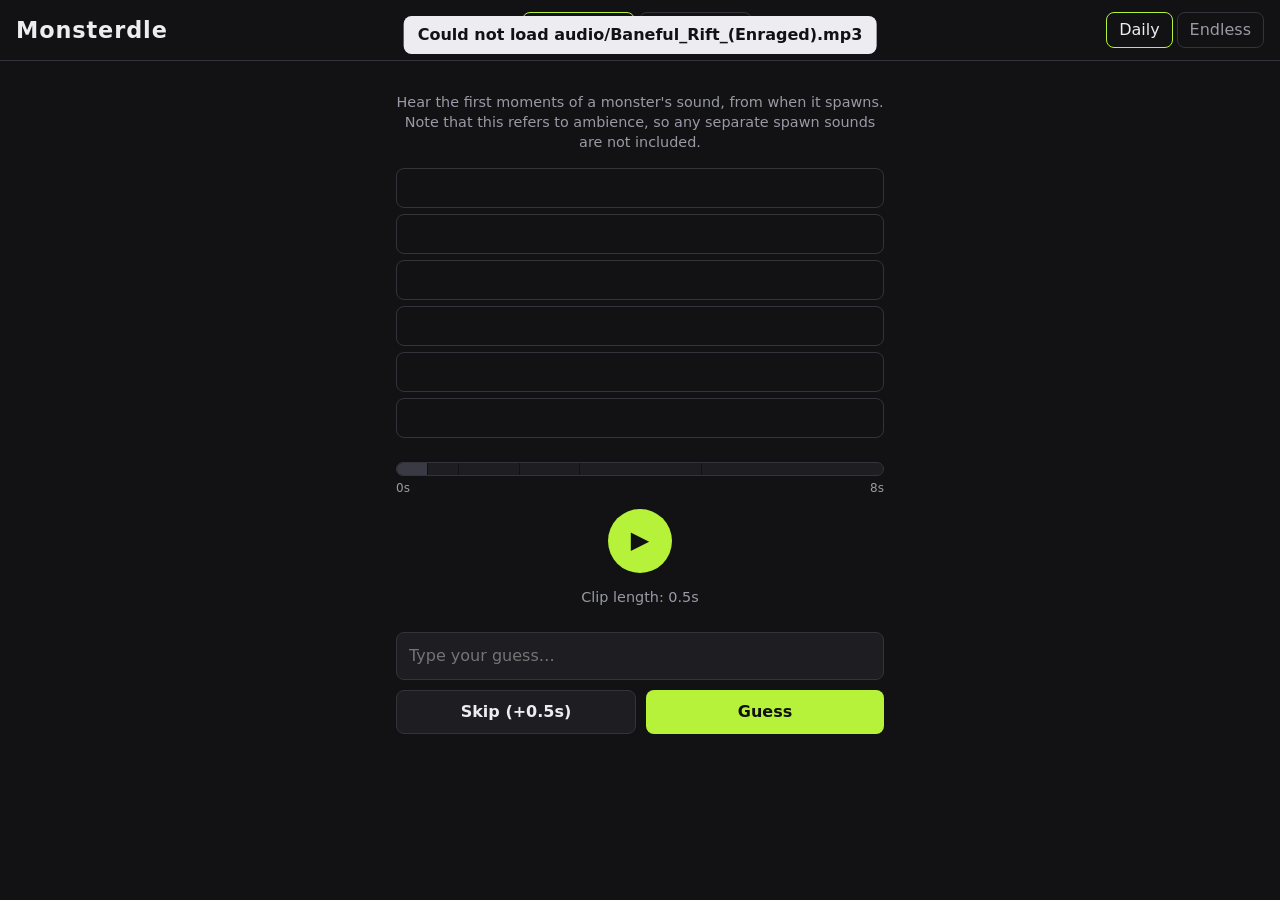
==== index.html @ f5faa51c "Add files via upload" ====
<!doctype html>
<html lang="en">
<head>
  <meta charset="utf-8">
  <meta name="viewport" content="width=device-width, initial-scale=1">
  <title>Monsterdle</title>
  <link rel="stylesheet" href="style.css">
</head>
<body>
  <header>
    <h1 id="title">Monsterdle</h1>
    <nav class="tabs" id="mode-tabs" aria-label="Mode"></nav>
    <div class="toggle" role="group" aria-label="Play type">
      <button data-play="daily" class="active">Daily</button>
      <button data-play="endless">Endless</button>
    </div>
  </header>

  <main>
    <p id="mode-desc" class="muted"></p>

    <ol id="guesses" class="guesses"></ol>

    <section class="player">
      <div class="timeline" id="timeline">
        <div class="unlocked" id="unlocked"></div>
        <div class="playhead" id="playhead"></div>
      </div>
      <div class="timeline-labels">
        <span>0s</span><span id="max-label"></span>
      </div>
      <button id="play" class="play" aria-label="Play clip">▶</button>
      <p id="clip-len" class="muted"></p>
    </section>

    <section id="input-area" class="input-area">
      <div class="search">
        <input id="guess" type="text" placeholder="Type your guess…" autocomplete="off" spellcheck="false">
        <ul id="suggestions" class="suggestions" hidden></ul>
      </div>
      <div class="actions">
        <button id="skip" class="secondary">Skip (+time)</button>
        <button id="submit">Guess</button>
      </div>
    </section>

    <section id="result" class="result" hidden>
      <h2 id="result-title"></h2>
      <p id="result-answer"></p>
      <div class="actions">
        <button id="share">Copy result</button>
        <button id="next" class="secondary" hidden>Next monster</button>
      </div>
      <p id="stats" class="muted"></p>
    </section>
  </main>

  <div id="toast" class="toast" hidden></div>
  <script src="game.js"></script>
</body>
</html>
---- style.css ----
:root {
  --bg: #121214;
  --panel: #1d1d22;
  --border: #33333b;
  --text: #ececf1;
  --muted: #9a9aa6;
  --accent: #b6f23a;
  --wrong: #e5484d;
  --skip: #55555f;
  --right: #46a758;
}

* { box-sizing: border-box; }
[hidden] { display: none !important; }

body {
  margin: 0;
  background: var(--bg);
  color: var(--text);
  font: 16px/1.4 system-ui, -apple-system, "Segoe UI", sans-serif;
}

header {
  border-bottom: 1px solid var(--border);
  padding: 12px 16px;
  display: flex;
  flex-wrap: wrap;
  gap: 12px;
  align-items: center;
  justify-content: space-between;
}

h1 { margin: 0; font-size: 1.4rem; letter-spacing: .04em; }

main { max-width: 520px; margin: 0 auto; padding: 16px; }

.muted { color: var(--muted); font-size: .9rem; text-align: center; }

button {
  font: inherit;
  cursor: pointer;
  border: 0;
  border-radius: 8px;
  padding: 10px 16px;
  background: var(--accent);
  color: #111;
  font-weight: 600;
}
button.secondary { background: var(--panel); color: var(--text); border: 1px solid var(--border); }
button:disabled { opacity: .5; cursor: default; }

.tabs, .toggle { display: flex; gap: 4px; }
.tabs button, .toggle button {
  background: transparent;
  color: var(--muted);
  border: 1px solid var(--border);
  padding: 6px 12px;
  font-weight: 500;
}
.tabs button.active, .toggle button.active { color: var(--text); border-color: var(--accent); }

.guesses { list-style: none; padding: 0; margin: 16px 0; display: grid; gap: 6px; }
.guesses li {
  min-height: 40px;
  border: 1px solid var(--border);
  border-radius: 8px;
  padding: 8px 12px;
  display: flex;
  align-items: center;
  gap: 8px;
}
.guesses li.wrong { border-color: var(--wrong); }
.guesses li.wrong::before { content: "✕"; color: var(--wrong); }
.guesses li.skip { color: var(--muted); }
.guesses li.skip::before { content: "⏭"; }
.guesses li.right { border-color: var(--right); background: color-mix(in srgb, var(--right) 18%, transparent); }
.guesses li.right::before { content: "✓"; color: var(--right); }

.player { text-align: center; margin: 24px 0; }

.timeline {
  position: relative;
  height: 14px;
  background: var(--panel);
  border: 1px solid var(--border);
  border-radius: 7px;
  overflow: hidden;
}
.timeline .unlocked { position: absolute; inset: 0 auto 0 0; background: #3a3a44; transition: width .3s; }
.timeline .playhead { position: absolute; inset: 0 auto 0 0; background: var(--accent); width: 0; }
.timeline .tick { position: absolute; top: 0; bottom: 0; width: 1px; background: var(--bg); }
.timeline-labels { display: flex; justify-content: space-between; font-size: .75rem; color: var(--muted); margin-top: 4px; }

.play {
  width: 64px; height: 64px;
  border-radius: 50%;
  font-size: 1.5rem;
  margin-top: 12px;
}

.input-area { display: grid; gap: 10px; }
.search { position: relative; }
.search input {
  width: 100%;
  font: inherit;
  padding: 12px;
  border-radius: 8px;
  border: 1px solid var(--border);
  background: var(--panel);
  color: var(--text);
}
.search input:focus { outline: 2px solid var(--accent); outline-offset: -1px; }

.suggestions {
  position: absolute;
  bottom: calc(100% + 4px);
  left: 0; right: 0;
  margin: 0; padding: 4px;
  list-style: none;
  background: var(--panel);
  border: 1px solid var(--border);
  border-radius: 8px;
  max-height: 240px;
  overflow-y: auto;
  z-index: 10;
}
.suggestions li { padding: 8px 10px; border-radius: 6px; cursor: pointer; }
.suggestions li.active, .suggestions li:hover { background: #2c2c34; }

.actions { display: flex; justify-content: space-between; gap: 10px; }
.actions button { flex: 1; }

.result { text-align: center; margin-top: 16px; }
.result h2 { margin: 0 0 4px; }

.toast {
  position: fixed;
  top: 16px; left: 50%;
  transform: translateX(-50%);
  background: var(--text);
  color: var(--bg);
  padding: 8px 14px;
  border-radius: 8px;
  font-weight: 600;
}
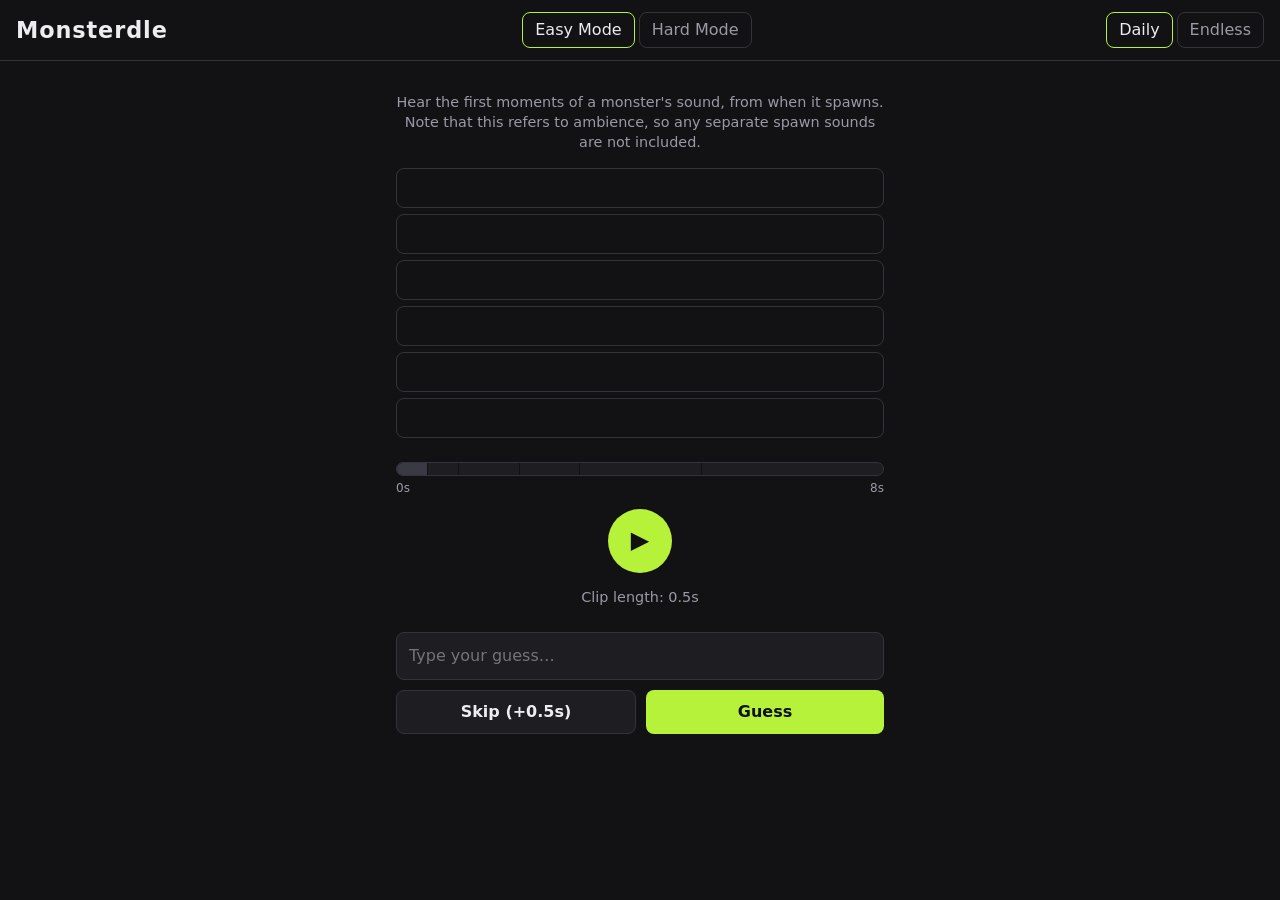
==== commit 844a2322: "Add files via upload" ====
--- a/index.html
+++ b/index.html
@@ -52,6 +52,7 @@
         <button id="next" class="secondary" hidden>Next monster</button>
       </div>
       <p id="stats" class="muted"></p>
+      <p id="countdown" class="countdown" hidden></p>
     </section>
   </main>
 
--- a/style.css
+++ b/style.css
@@ -132,6 +132,8 @@
 
 .result { text-align: center; margin-top: 16px; }
 .result h2 { margin: 0 0 4px; }
+.countdown { font-variant-numeric: tabular-nums; font-weight: 600; margin-top: 12px; }
+.countdown.ready { color: var(--accent); cursor: pointer; text-decoration: underline; }
 
 .toast {
   position: fixed;
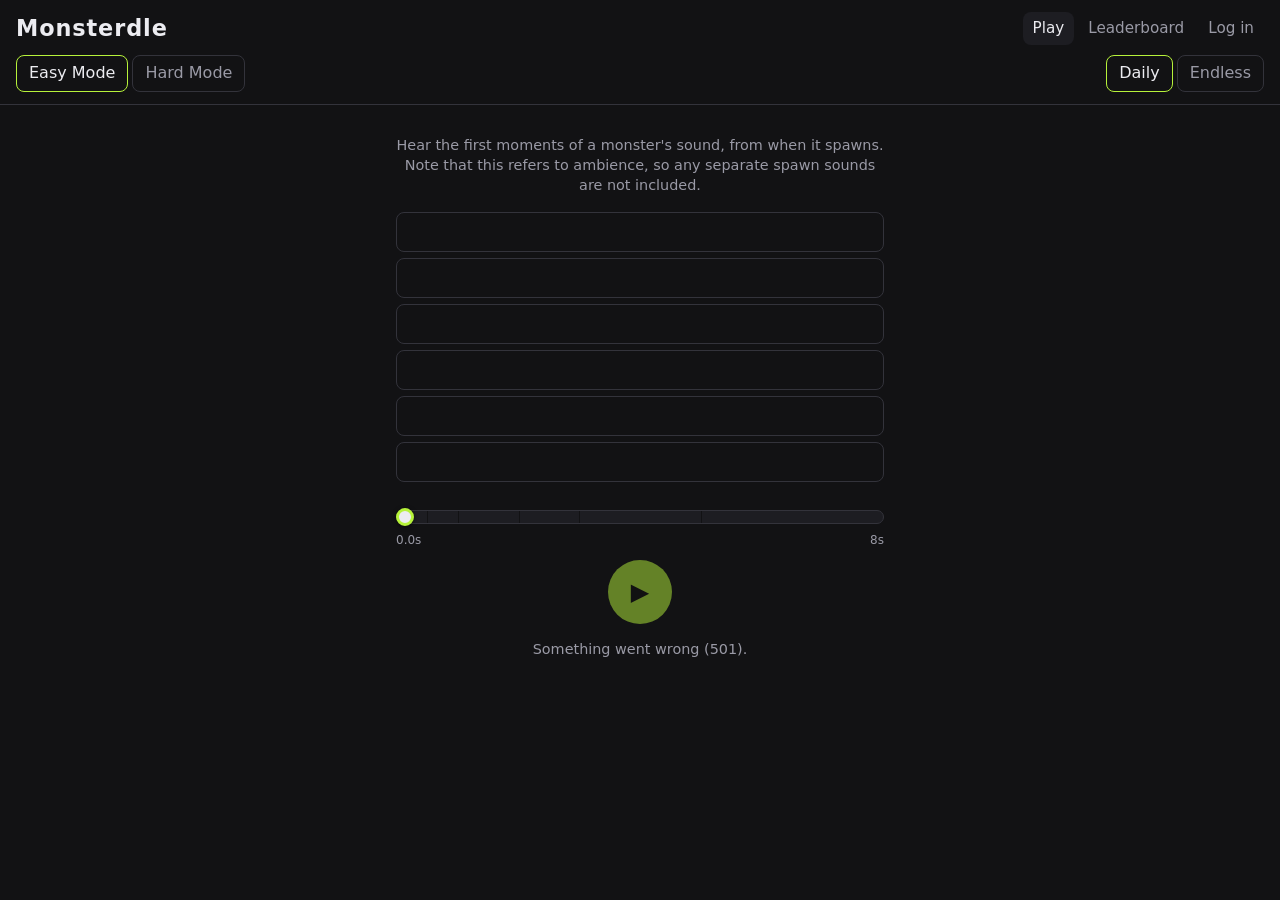
==== commit cff1531b: "Add accounts, leaderboards, profiles, clip slider and spoiler sharing - Cloudflare Worker + D1 backe" ====
--- a/index.html
+++ b/index.html
@@ -8,11 +8,16 @@
 </head>
 <body>
   <header>
-    <h1 id="title">Monsterdle</h1>
-    <nav class="tabs" id="mode-tabs" aria-label="Mode"></nav>
-    <div class="toggle" role="group" aria-label="Play type">
-      <button data-play="daily" class="active">Daily</button>
-      <button data-play="endless">Endless</button>
+    <div class="header-top">
+      <h1 id="title">Monsterdle</h1>
+      <nav class="site-nav" id="site-nav" aria-label="Site"></nav>
+    </div>
+    <div class="header-controls">
+      <nav class="tabs" id="mode-tabs" aria-label="Mode"></nav>
+      <div class="toggle" role="group" aria-label="Play type">
+        <button data-play="daily" class="active">Daily</button>
+        <button data-play="endless">Endless</button>
+      </div>
     </div>
   </header>
 
@@ -22,18 +27,21 @@
     <ol id="guesses" class="guesses"></ol>
 
     <section class="player">
-      <div class="timeline" id="timeline">
-        <div class="unlocked" id="unlocked"></div>
-        <div class="playhead" id="playhead"></div>
+      <div class="scrubber">
+        <div class="timeline" id="timeline">
+          <div class="unlocked" id="unlocked"></div>
+          <div class="playhead" id="playhead"></div>
+        </div>
+        <input id="seek" class="seek" type="range" min="0" max="8" step="0.05" value="0" aria-label="Where to start playing from">
       </div>
       <div class="timeline-labels">
-        <span>0s</span><span id="max-label"></span>
+        <span id="pos-label">0.0s</span><span id="max-label"></span>
       </div>
       <button id="play" class="play" aria-label="Play clip">▶</button>
       <p id="clip-len" class="muted"></p>
     </section>
 
-    <section id="input-area" class="input-area">
+    <section id="input-area" class="input-area" hidden>
       <div class="search">
         <input id="guess" type="text" placeholder="Type your guess…" autocomplete="off" spellcheck="false">
         <ul id="suggestions" class="suggestions" hidden></ul>
@@ -52,11 +60,14 @@
         <button id="next" class="secondary" hidden>Next monster</button>
       </div>
       <p id="stats" class="muted"></p>
+      <p id="account-hint" class="muted" hidden>
+        <a href="/login.html">Log in or create an account</a> to save your stats and get on the leaderboard.
+      </p>
       <p id="countdown" class="countdown" hidden></p>
     </section>
   </main>
 
   <div id="toast" class="toast" hidden></div>
-  <script src="game.js"></script>
+  <script type="module" src="game.js"></script>
 </body>
 </html>
--- a/style.css
+++ b/style.css
@@ -23,12 +23,30 @@
 header {
   border-bottom: 1px solid var(--border);
   padding: 12px 16px;
+  display: grid;
+  gap: 10px;
+}
+.header-top, .header-controls {
   display: flex;
   flex-wrap: wrap;
-  gap: 12px;
+  gap: 10px 12px;
   align-items: center;
   justify-content: space-between;
 }
+h1 a { color: inherit; text-decoration: none; }
+
+a { color: var(--accent); }
+
+.site-nav { display: flex; gap: 4px; flex-wrap: wrap; }
+.site-nav a {
+  color: var(--muted);
+  text-decoration: none;
+  padding: 6px 10px;
+  border-radius: 8px;
+  font-size: .95rem;
+}
+.site-nav a:hover { color: var(--text); background: var(--panel); }
+.site-nav a.active { color: var(--text); background: var(--panel); }
 
 h1 { margin: 0; font-size: 1.4rem; letter-spacing: .04em; }
 
@@ -78,6 +96,39 @@
 
 .player { text-align: center; margin: 24px 0; }
 
+.scrubber { position: relative; height: 22px; display: flex; align-items: center; }
+.scrubber .timeline { flex: 1; }
+
+/* The slider sits on top of the timeline: only its round handle is visible. */
+.seek {
+  position: absolute;
+  inset: 0;
+  width: 100%;
+  margin: 0;
+  background: transparent;
+  -webkit-appearance: none;
+  appearance: none;
+  cursor: pointer;
+}
+.seek:disabled { cursor: default; }
+.seek::-webkit-slider-runnable-track { background: transparent; height: 22px; }
+.seek::-moz-range-track { background: transparent; height: 22px; }
+.seek::-webkit-slider-thumb {
+  -webkit-appearance: none;
+  width: 18px; height: 18px; margin-top: 2px;
+  border-radius: 50%;
+  background: var(--text);
+  border: 3px solid var(--accent);
+  box-shadow: 0 1px 4px rgba(0,0,0,.5);
+}
+.seek::-moz-range-thumb {
+  width: 12px; height: 12px;
+  border-radius: 50%;
+  background: var(--text);
+  border: 3px solid var(--accent);
+}
+.seek:focus-visible { outline: 2px solid var(--accent); outline-offset: 4px; border-radius: 8px; }
+
 .timeline {
   position: relative;
   height: 14px;
@@ -134,6 +185,89 @@
 .result h2 { margin: 0 0 4px; }
 .countdown { font-variant-numeric: tabular-nums; font-weight: 600; margin-top: 12px; }
 .countdown.ready { color: var(--accent); cursor: pointer; text-decoration: underline; }
+
+/* ---------- forms (login, password) ---------- */
+
+.card {
+  background: var(--panel);
+  border: 1px solid var(--border);
+  border-radius: 12px;
+  padding: 16px;
+}
+.form { display: grid; gap: 12px; }
+.form label { display: grid; gap: 6px; font-size: .9rem; color: var(--muted); }
+.form input {
+  font: inherit;
+  padding: 11px 12px;
+  border-radius: 8px;
+  border: 1px solid var(--border);
+  background: var(--bg);
+  color: var(--text);
+}
+.form input:focus { outline: 2px solid var(--accent); outline-offset: -1px; }
+.form-error { color: var(--wrong); font-size: .9rem; margin: 0; min-height: 1.2em; }
+.page-title { margin: 8px 0 16px; font-size: 1.5rem; }
+.center-tabs { display: flex; gap: 4px; margin-bottom: 16px; }
+.center-tabs button { flex: 1; }
+
+/* ---------- profile ---------- */
+
+.wide { max-width: 760px; }
+.stat-grid { display: grid; grid-template-columns: repeat(auto-fill, minmax(140px, 1fr)); gap: 10px; }
+.stat {
+  background: var(--panel);
+  border: 1px solid var(--border);
+  border-radius: 10px;
+  padding: 12px;
+}
+.stat .value { font-size: 1.5rem; font-weight: 700; font-variant-numeric: tabular-nums; }
+.stat .label { color: var(--muted); font-size: .8rem; margin-top: 2px; }
+.section-title { font-size: 1.1rem; margin: 28px 0 10px; }
+.mode-split { display: grid; grid-template-columns: repeat(auto-fit, minmax(280px, 1fr)); gap: 12px; }
+.mode-split h3 { margin: 0 0 10px; font-size: 1rem; }
+.kv { display: grid; grid-template-columns: 1fr auto; gap: 6px 12px; font-size: .92rem; margin-bottom: 12px; }
+.kv dt { color: var(--muted); }
+.kv dd { margin: 0; font-weight: 600; font-variant-numeric: tabular-nums; text-align: right; }
+
+.bars { display: grid; gap: 4px; }
+.bar-row { display: grid; grid-template-columns: 18px 1fr; gap: 6px; align-items: center; font-size: .8rem; }
+.bar-row .label { color: var(--muted); text-align: right; }
+.bar {
+  background: var(--skip);
+  color: var(--text);
+  border-radius: 4px;
+  padding: 1px 6px;
+  min-width: 22px;
+  text-align: right;
+  font-weight: 600;
+  font-variant-numeric: tabular-nums;
+}
+.bar.win { background: var(--right); }
+.bar.loss { background: var(--wrong); }
+
+.facts { display: grid; gap: 8px; padding: 0; margin: 0; list-style: none; }
+.facts li { background: var(--panel); border: 1px solid var(--border); border-radius: 10px; padding: 10px 12px; }
+.facts .fact-label { color: var(--muted); font-size: .8rem; display: block; }
+
+/* ---------- tables (leaderboard, recent games) ---------- */
+
+.table { width: 100%; border-collapse: collapse; font-size: .92rem; }
+.table th, .table td { padding: 8px 10px; border-bottom: 1px solid var(--border); text-align: left; }
+.table th { color: var(--muted); font-weight: 500; font-size: .8rem; }
+.table td.num, .table th.num { text-align: right; font-variant-numeric: tabular-nums; }
+.table tr.me td { background: color-mix(in srgb, var(--accent) 10%, transparent); }
+.table a { color: var(--text); }
+.rank { color: var(--muted); width: 2.5em; }
+.rank-1 { color: #f5c542; font-weight: 700; }
+.rank-2 { color: #c9ced6; font-weight: 700; }
+.rank-3 { color: #d08b4f; font-weight: 700; }
+.boards { display: grid; grid-template-columns: repeat(auto-fit, minmax(300px, 1fr)); gap: 12px; }
+.boards .card { padding: 12px 12px 4px; }
+.boards h3 { margin: 0 0 6px; font-size: 1rem; }
+.empty { color: var(--muted); font-size: .9rem; padding: 8px 0 12px; }
+.win-text { color: var(--right); }
+.loss-text { color: var(--wrong); }
+.actions-row { display: flex; flex-wrap: wrap; gap: 8px; margin-top: 12px; }
 
 .toast {
   position: fixed;
@@ -145,3 +279,13 @@
   border-radius: 8px;
   font-weight: 600;
 }
+.search-input {
+  flex: 1;
+  min-width: 0;
+  font: inherit;
+  padding: 9px 12px;
+  border-radius: 8px;
+  border: 1px solid var(--border);
+  background: var(--panel);
+  color: var(--text);
+}
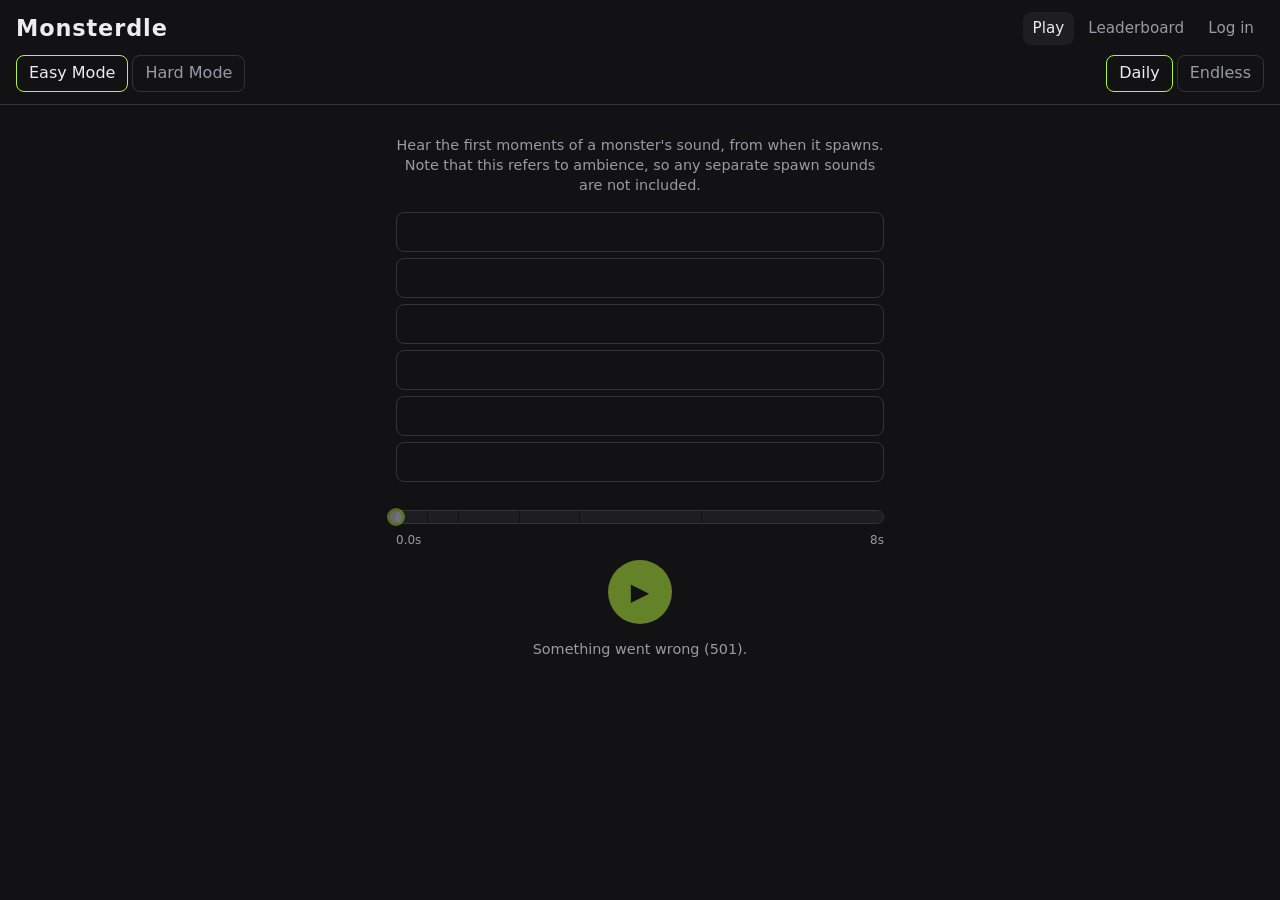
==== commit ecb80152: "Make the clip slider move smoothly - Animate from the screen's frame clock instead of the audio cloc" ====
--- a/index.html
+++ b/index.html
@@ -27,12 +27,13 @@
     <ol id="guesses" class="guesses"></ol>
 
     <section class="player">
-      <div class="scrubber">
+      <div class="scrubber" id="scrubber">
         <div class="timeline" id="timeline">
           <div class="unlocked" id="unlocked"></div>
           <div class="playhead" id="playhead"></div>
         </div>
-        <input id="seek" class="seek" type="range" min="0" max="8" step="0.05" value="0" aria-label="Where to start playing from">
+        <input id="seek" class="seek" type="range" min="0" max="8" step="any" value="0" aria-label="Where to start playing from">
+        <div class="handle" aria-hidden="true"></div>
       </div>
       <div class="timeline-labels">
         <span id="pos-label">0.0s</span><span id="max-label"></span>
--- a/style.css
+++ b/style.css
@@ -96,38 +96,44 @@
 
 .player { text-align: center; margin: 24px 0; }
 
-.scrubber { position: relative; height: 22px; display: flex; align-items: center; }
+/* --pos (0 to 1) is set by game.js; the green fill and the handle both follow it,
+   so they always move together. */
+.scrubber { --pos: 0; position: relative; height: 22px; display: flex; align-items: center; }
 .scrubber .timeline { flex: 1; }
 
-/* The slider sits on top of the timeline: only its round handle is visible. */
+/* The handle is drawn by us rather than the browser so it lines up exactly with the fill. */
+.handle {
+  position: absolute;
+  top: 50%;
+  left: calc(var(--pos) * 100%);
+  width: 18px; height: 18px;
+  margin: -9px 0 0 -9px;
+  border-radius: 50%;
+  background: var(--text);
+  border: 3px solid var(--accent);
+  box-shadow: 0 1px 4px rgba(0,0,0,.5);
+  pointer-events: none;
+  will-change: left;
+}
+
+/* The real slider sits on top, invisible, so dragging and keyboard control still work. */
 .seek {
   position: absolute;
   inset: 0;
   width: 100%;
   margin: 0;
-  background: transparent;
+  opacity: 0;
   -webkit-appearance: none;
   appearance: none;
   cursor: pointer;
 }
 .seek:disabled { cursor: default; }
-.seek::-webkit-slider-runnable-track { background: transparent; height: 22px; }
-.seek::-moz-range-track { background: transparent; height: 22px; }
-.seek::-webkit-slider-thumb {
-  -webkit-appearance: none;
-  width: 18px; height: 18px; margin-top: 2px;
-  border-radius: 50%;
-  background: var(--text);
-  border: 3px solid var(--accent);
-  box-shadow: 0 1px 4px rgba(0,0,0,.5);
-}
-.seek::-moz-range-thumb {
-  width: 12px; height: 12px;
-  border-radius: 50%;
-  background: var(--text);
-  border: 3px solid var(--accent);
-}
-.seek:focus-visible { outline: 2px solid var(--accent); outline-offset: 4px; border-radius: 8px; }
+.seek:disabled ~ .handle { opacity: .4; }
+/* A very thin invisible thumb makes clicks land exactly where the pointer is. */
+.seek::-webkit-slider-runnable-track { height: 22px; }
+.seek::-webkit-slider-thumb { -webkit-appearance: none; width: 2px; height: 22px; }
+.seek::-moz-range-thumb { width: 2px; height: 22px; border: 0; }
+.seek:focus-visible ~ .handle { outline: 2px solid var(--accent); outline-offset: 3px; }
 
 .timeline {
   position: relative;
@@ -138,7 +144,14 @@
   overflow: hidden;
 }
 .timeline .unlocked { position: absolute; inset: 0 auto 0 0; background: #3a3a44; transition: width .3s; }
-.timeline .playhead { position: absolute; inset: 0 auto 0 0; background: var(--accent); width: 0; }
+.timeline .playhead {
+  position: absolute;
+  inset: 0;
+  background: var(--accent);
+  transform-origin: left center;
+  transform: scaleX(var(--pos));
+  will-change: transform;
+}
 .timeline .tick { position: absolute; top: 0; bottom: 0; width: 1px; background: var(--bg); }
 .timeline-labels { display: flex; justify-content: space-between; font-size: .75rem; color: var(--muted); margin-top: 4px; }
 
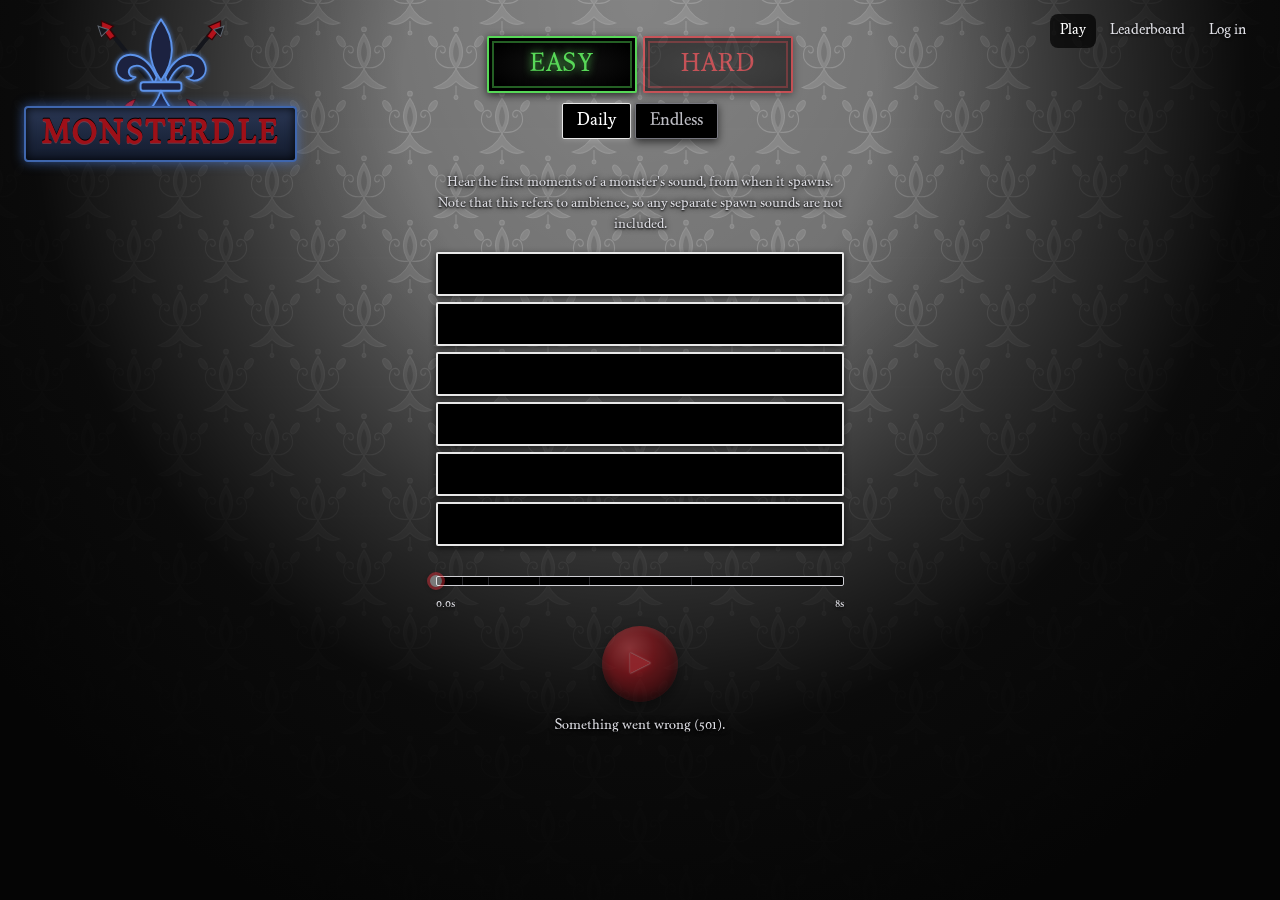
==== commit 1874550e: "New look: damask wallpaper under a spotlight, framed tabs, red controls - Grey damask wallpaper (ima" ====
--- a/index.html
+++ b/index.html
@@ -9,7 +9,7 @@
 <body>
   <header>
     <div class="header-top">
-      <h1 id="title">Monsterdle</h1>
+      <h1 class="logo"><span id="title">Monsterdle</span></h1>
       <nav class="site-nav" id="site-nav" aria-label="Site"></nav>
     </div>
     <div class="header-controls">
--- a/style.css
+++ b/style.css
@@ -1,13 +1,27 @@
+/* Pippin by Robbie de Villiers. Characters it doesn't have (like ' and %) fall back to Georgia. */
+@font-face {
+  font-family: "Pippin";
+  src: url("/fonts/Pippin-Regular.woff2") format("woff2");
+  font-weight: normal;
+  font-style: normal;
+  font-display: swap;
+}
+
 :root {
-  --bg: #121214;
-  --panel: #1d1d22;
-  --border: #33333b;
-  --text: #ececf1;
-  --muted: #9a9aa6;
-  --accent: #b6f23a;
-  --wrong: #e5484d;
-  --skip: #55555f;
-  --right: #46a758;
+  --bg: #070707;
+  --panel: #050505;
+  --border: #9c9ca4;
+  --text: #f2f2f2;
+  --muted: #c4c4cc;
+  --accent: #ff3340;
+  --wrong: #ff2a35;
+  --skip: #6a6a72;
+  --right: #4fdc4f;
+  --frame: #e8e8e8;           /* the white borders around guess rows and cards */
+  --easy: #58d858;
+  --easy-dim: #245f24;
+  --hard: #ff2f38;
+  --hard-dim: #6e0b10;
 }
 
 * { box-sizing: border-box; }
@@ -17,7 +31,7 @@
   margin: 0;
   background: var(--bg);
   color: var(--text);
-  font: 16px/1.4 system-ui, -apple-system, "Segoe UI", sans-serif;
+  font: 17px/1.45 "Pippin", Georgia, "Times New Roman", serif;
 }
 
 header {
@@ -302,3 +316,217 @@
   background: var(--panel);
   color: var(--text);
 }
+.streak-now { color: var(--accent); }
+.table.history td { vertical-align: top; }
+.squares { white-space: nowrap; letter-spacing: 1px; font-size: .8rem; }
+.table.history .puzzle { white-space: nowrap; font-size: .85rem; }
+.table.history .sub { color: var(--muted); font-size: .75rem; }
+
+/* ---------- best endless run ---------- */
+.link-button {
+  background: none;
+  border: 0;
+  padding: 0;
+  margin-top: 6px;
+  color: var(--accent);
+  font-weight: 600;
+  font-size: .85rem;
+}
+.link-button:hover { text-decoration: underline; }
+#best-run { margin-top: 12px; }
+.run-head { display: flex; justify-content: space-between; align-items: baseline; gap: 12px; }
+.run-head h3 { margin: 0; font-size: 1rem; }
+.run-list { list-style: none; margin: 0; padding: 0; display: grid; gap: 6px; max-height: 480px; overflow-y: auto; }
+.run-list li {
+  display: grid;
+  grid-template-columns: 2em 1fr auto;
+  gap: 8px;
+  align-items: start;
+  padding: 8px 10px;
+  border: 1px solid var(--border);
+  border-radius: 8px;
+  background: var(--bg);
+}
+.run-num { color: var(--muted); font-variant-numeric: tabular-nums; }
+.run-guesses { margin-top: 4px; font-size: .8rem; display: flex; flex-wrap: wrap; gap: 4px; align-items: center; }
+.chip { background: var(--panel); border: 1px solid var(--border); border-radius: 6px; padding: 1px 6px; color: var(--muted); }
+.run-side { text-align: right; font-size: .85rem; white-space: nowrap; font-variant-numeric: tabular-nums; }
+.run-list li.run-ended { border-color: var(--wrong); background: color-mix(in srgb, var(--wrong) 10%, var(--bg)); }
+.run-ended .run-num { color: var(--wrong); }
+
+
+/* ===================================================================
+   Theme: damask wallpaper under a spotlight, framed mode tabs,
+   black guess rows, red controls.
+   =================================================================== */
+
+body {
+  min-height: 100vh;
+  text-shadow: 0 1px 3px rgba(0, 0, 0, .9);
+  /* top to bottom: spotlight glow, dark edges, wallpaper */
+  background:
+    radial-gradient(ellipse 44% 75% at 50% 0%, rgba(255, 255, 255, .16), rgba(255, 255, 255, 0) 70%),
+    radial-gradient(ellipse 66% 100% at 50% 10%, rgba(0, 0, 0, 0) 28%, rgba(0, 0, 0, .55) 52%, rgba(0, 0, 0, .9) 72%, #050505 100%),
+    url("/images/damask.svg") center top / 92px 129px repeat,
+    #6c6c6c;
+  background-attachment: fixed;
+}
+
+main { max-width: 440px; }
+main.wide { max-width: 780px; }
+
+/* ---------- header: logo, links, mode tabs ---------- */
+
+header {
+  position: relative;
+  border-bottom: 0;
+  padding: 26px 16px 4px;
+  justify-items: center;
+}
+.header-top { width: 100%; flex-direction: column; align-items: center; gap: 8px; }
+.header-controls { flex-direction: column; justify-content: center; gap: 10px; }
+
+.logo { margin: 0; font-size: 1rem; letter-spacing: 0; display: flex; flex-direction: column; align-items: center; }
+.logo a { text-decoration: none; display: flex; flex-direction: column; align-items: center; }
+.logo::before, .logo a::before {
+  content: "";
+  width: 120px; height: 90px;
+  margin-bottom: -26px;
+  background: url("/images/emblem.svg") center / contain no-repeat;
+}
+.logo a::before { display: block; }
+.logo:has(a)::before { display: none; }
+.logo span {
+  position: relative;
+  padding: 4px 16px 2px;
+  font-size: 1.55rem;
+  letter-spacing: .1em;
+  text-transform: uppercase;
+  color: #9e1018;
+  background: linear-gradient(#2a3754, #121a2c);
+  border: 2px solid #3f66ad;
+  border-radius: 4px;
+  box-shadow: 0 0 12px rgba(80, 140, 255, .55), inset 0 0 10px rgba(0, 0, 0, .85);
+  text-shadow: 0 1px 0 rgba(255, 90, 90, .35), 0 -1px 0 #000;
+}
+
+.site-nav a { color: #dedee4; }
+.site-nav a:hover, .site-nav a.active { color: #fff; background: rgba(0, 0, 0, .7); }
+
+@media (min-width: 1000px) {
+  /* Wide screens: logo top left, links top right, tabs centred at the top like the mockup. */
+  header { min-height: 120px; }
+  .header-top { position: absolute; top: 14px; left: 24px; right: 24px; width: auto; flex-direction: row; justify-content: space-between; align-items: flex-start; pointer-events: none; }
+  .header-top > * { pointer-events: auto; }
+  .logo::before, .logo a::before { width: 170px; height: 128px; margin-bottom: -36px; }
+  .logo span { font-size: 2rem; }
+  .header-controls { margin-top: 10px; }
+}
+
+/* Framed mode tabs: Easy in green, Hard in red, others in white. */
+.tabs button {
+  --c: var(--frame); --c-dim: #555;
+  background: radial-gradient(ellipse at center, #141414, #000 80%);
+  color: var(--c);
+  border: 2px solid var(--c);
+  border-radius: 2px;
+  box-shadow: inset 0 0 0 3px #000, inset 0 0 0 5px var(--c-dim), 0 2px 8px rgba(0, 0, 0, .7);
+  opacity: .55;
+  text-transform: uppercase;
+  letter-spacing: .04em;
+}
+.tabs button[data-mode="easy"] { --c: var(--easy); --c-dim: var(--easy-dim); }
+.tabs button[data-mode="hard"] { --c: var(--hard); --c-dim: var(--hard-dim); }
+.tabs button:hover { opacity: .8; }
+.tabs button.active { opacity: 1; border-color: var(--c); color: var(--c); text-shadow: 0 0 8px var(--c), 0 1px 2px #000; }
+#mode-tabs { gap: 6px; }
+header #mode-tabs button { min-width: 150px; padding: 8px 22px; font-size: 1.6rem; }
+
+/* Daily / Endless switch: small black buttons with a white frame. */
+.toggle button {
+  background: #000;
+  color: #bdbdc4;
+  border: 1px solid #77777f;
+  border-radius: 2px;
+  padding: 4px 14px;
+}
+.toggle button.active { color: #fff; border-color: var(--frame); box-shadow: 0 0 6px rgba(255, 255, 255, .25); }
+
+/* ---------- the game ---------- */
+
+.muted { color: #dcdce2; text-shadow: 0 0 6px #000, 0 1px 2px #000; }
+
+.guesses li {
+  background: #000;
+  border: 2px solid var(--frame);
+  border-radius: 2px;
+  justify-content: center;
+  font-size: 1.15rem;
+  min-height: 44px;
+  box-shadow: 0 2px 6px rgba(0, 0, 0, .65);
+}
+.guesses li::before, .guesses li.wrong::before, .guesses li.right::before, .guesses li.skip::before { content: none; }
+.guesses li.wrong { border-color: var(--wrong); color: var(--wrong); }
+.guesses li.right { border-color: var(--right); color: var(--right); background: #000; }
+.guesses li.skip { border-color: var(--skip); color: #9a9aa2; }
+
+.timeline { background: #000; border: 1px solid #cfcfd4; border-radius: 2px; height: 10px; }
+.timeline .unlocked { background: #5c0a10; }
+.timeline .playhead { background: var(--accent); }
+.timeline .tick { background: #2a2a2e; }
+.handle { background: #fff; border-color: var(--accent); }
+.timeline-labels { color: #dcdce2; }
+
+/* The glossy red play button. */
+.play {
+  width: 76px; height: 76px;
+  border: 0;
+  color: #ff2f3b;
+  font-size: 1.7rem;
+  background: radial-gradient(circle at 36% 30%, #ef4a51 0%, #b3141c 34%, #5c070c 74%, #2a0205 100%);
+  box-shadow: 0 6px 14px rgba(0, 0, 0, .75), inset 0 -5px 10px rgba(0, 0, 0, .5), inset 0 3px 6px rgba(255, 140, 140, .25);
+  /* a pale rim so the red triangle stands out from the red ball */
+  text-shadow: 0 0 1px #ffe2e4, 0 0 2px #ffd0d4, 0 0 8px #ff1020;
+}
+
+.search input {
+  background: #000;
+  border: 2px solid var(--accent);
+  border-radius: 2px;
+  color: #ff5a63;
+  font-size: 1.25rem;
+  padding: 10px 14px;
+}
+.search input::placeholder { color: #e3303b; opacity: 1; }
+.search input:focus { outline: 0; box-shadow: 0 0 0 2px rgba(255, 50, 60, .35), 0 0 14px rgba(255, 40, 50, .35); }
+.suggestions { background: #000; border: 2px solid var(--accent); border-radius: 2px; }
+.suggestions li.active, .suggestions li:hover { background: #33060a; }
+
+/* Red buttons (Guess, Skip, Copy result, Log in…). */
+button {
+  background: linear-gradient(#db333c, #8c0e14 58%, #4c0508);
+  color: #ffc4c8;
+  border: 1px solid #2a0204;
+  border-radius: 2px;
+  font-weight: normal;
+  font-size: 1.12rem;
+  box-shadow: 0 3px 8px rgba(0, 0, 0, .6);
+}
+button:hover:not(:disabled) { filter: brightness(1.12); }
+#skip { background: linear-gradient(#db333c, #8c0e14 58%, #4c0508); color: #ffc4c8; border: 1px solid #2a0204; }
+button.secondary { background: #000; color: var(--text); border: 2px solid var(--frame); }
+.play:hover, .tabs button:hover, .toggle button:hover { filter: none; }
+.link-button { background: none; border: 0; box-shadow: none; color: var(--accent); font-size: .9rem; }
+
+/* ---------- leaderboard, profile, login ---------- */
+
+.card, .stat, .facts li, .run-list li {
+  background: rgba(0, 0, 0, .88);
+  border: 2px solid #c9c9cf;
+  border-radius: 2px;
+}
+.run-list li { background: #000; border-width: 1px; border-color: #55555c; }
+.run-list li.run-ended { border-color: var(--wrong); background: #1c0204; }
+.form input, .search-input { background: #000; border: 1px solid #8a8a92; border-radius: 2px; }
+.page-title, .section-title { text-shadow: 0 0 8px #000, 0 1px 2px #000; }
+.chip { background: #111; }
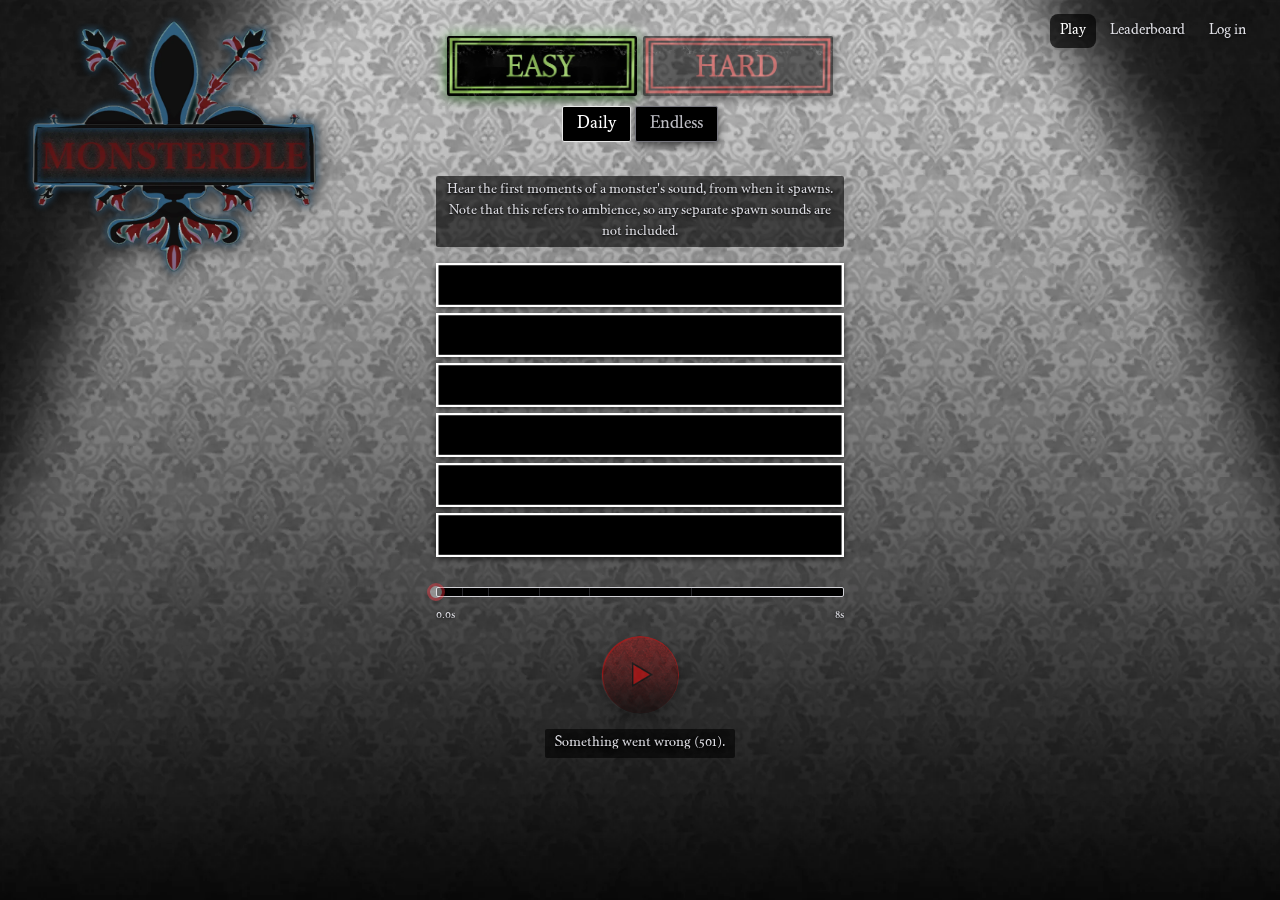
==== commit fd8fe096: "Theme: use the supplied artwork Replaces the hand-drawn wallpaper and emblem with the supplied image" ====
--- a/index.html
+++ b/index.html
@@ -9,7 +9,7 @@
 <body>
   <header>
     <div class="header-top">
-      <h1 class="logo"><span id="title">Monsterdle</span></h1>
+      <h1 class="logo"><img src="/images/logo.webp" alt="" width="804" height="711"><span id="title" class="sr-only">Monsterdle</span></h1>
       <nav class="site-nav" id="site-nav" aria-label="Site"></nav>
     </div>
     <div class="header-controls">
--- a/style.css
+++ b/style.css
@@ -363,13 +363,8 @@
 body {
   min-height: 100vh;
   text-shadow: 0 1px 3px rgba(0, 0, 0, .9);
-  /* top to bottom: spotlight glow, dark edges, wallpaper */
-  background:
-    radial-gradient(ellipse 44% 75% at 50% 0%, rgba(255, 255, 255, .16), rgba(255, 255, 255, 0) 70%),
-    radial-gradient(ellipse 66% 100% at 50% 10%, rgba(0, 0, 0, 0) 28%, rgba(0, 0, 0, .55) 52%, rgba(0, 0, 0, .9) 72%, #050505 100%),
-    url("/images/damask.svg") center top / 92px 129px repeat,
-    #6c6c6c;
-  background-attachment: fixed;
+  /* The wallpaper under its spotlight, as one picture. Black fills any space around it. */
+  background: #050505 url("/images/background.webp") center top / cover no-repeat fixed;
 }
 
 main { max-width: 440px; }
@@ -386,29 +381,10 @@
 .header-top { width: 100%; flex-direction: column; align-items: center; gap: 8px; }
 .header-controls { flex-direction: column; justify-content: center; gap: 10px; }
 
-.logo { margin: 0; font-size: 1rem; letter-spacing: 0; display: flex; flex-direction: column; align-items: center; }
-.logo a { text-decoration: none; display: flex; flex-direction: column; align-items: center; }
-.logo::before, .logo a::before {
-  content: "";
-  width: 120px; height: 90px;
-  margin-bottom: -26px;
-  background: url("/images/emblem.svg") center / contain no-repeat;
-}
-.logo a::before { display: block; }
-.logo:has(a)::before { display: none; }
-.logo span {
-  position: relative;
-  padding: 4px 16px 2px;
-  font-size: 1.55rem;
-  letter-spacing: .1em;
-  text-transform: uppercase;
-  color: #9e1018;
-  background: linear-gradient(#2a3754, #121a2c);
-  border: 2px solid #3f66ad;
-  border-radius: 4px;
-  box-shadow: 0 0 12px rgba(80, 140, 255, .55), inset 0 0 10px rgba(0, 0, 0, .85);
-  text-shadow: 0 1px 0 rgba(255, 90, 90, .35), 0 -1px 0 #000;
-}
+.logo { margin: 0; line-height: 0; }
+.logo a { display: block; }
+.logo img { display: block; width: 210px; height: auto; filter: drop-shadow(0 4px 10px rgba(0, 0, 0, .7)); }
+.sr-only { position: absolute; width: 1px; height: 1px; overflow: hidden; clip: rect(0 0 0 0); white-space: nowrap; }
 
 .site-nav a { color: #dedee4; }
 .site-nav a:hover, .site-nav a.active { color: #fff; background: rgba(0, 0, 0, .7); }
@@ -418,8 +394,7 @@
   header { min-height: 120px; }
   .header-top { position: absolute; top: 14px; left: 24px; right: 24px; width: auto; flex-direction: row; justify-content: space-between; align-items: flex-start; pointer-events: none; }
   .header-top > * { pointer-events: auto; }
-  .logo::before, .logo a::before { width: 170px; height: 128px; margin-bottom: -36px; }
-  .logo span { font-size: 2rem; }
+  .logo img { width: 300px; }
   .header-controls { margin-top: 10px; }
 }
 
@@ -441,6 +416,16 @@
 .tabs button.active { opacity: 1; border-color: var(--c); color: var(--c); text-shadow: 0 0 8px var(--c), 0 1px 2px #000; }
 #mode-tabs { gap: 6px; }
 header #mode-tabs button { min-width: 150px; padding: 8px 22px; font-size: 1.6rem; }
+header #mode-tabs button[data-mode="easy"], header #mode-tabs button[data-mode="hard"] {
+  width: 190px; min-width: 0; height: 60px; padding: 0;
+  background: url("/images/tab-easy.webp") center / 100% 100% no-repeat;
+  border: 0; box-shadow: 0 3px 10px rgba(0, 0, 0, .7);
+  color: transparent; text-shadow: none;   /* the word is already in the picture */
+}
+header #mode-tabs button[data-mode="hard"] { background-image: url("/images/tab-hard.webp"); }
+header #mode-tabs button[data-mode="easy"].active { box-shadow: 0 0 14px rgba(110, 230, 90, .55), 0 3px 10px rgba(0, 0, 0, .7); }
+header #mode-tabs button[data-mode="hard"].active { box-shadow: 0 0 14px rgba(255, 50, 50, .6), 0 3px 10px rgba(0, 0, 0, .7); }
+@media (max-width: 420px) { header #mode-tabs button[data-mode="easy"], header #mode-tabs button[data-mode="hard"] { width: 160px; height: 50px; } }
 
 /* Daily / Endless switch: small black buttons with a white frame. */
 .toggle button {
@@ -457,18 +442,18 @@
 .muted { color: #dcdce2; text-shadow: 0 0 6px #000, 0 1px 2px #000; }
 
 .guesses li {
-  background: #000;
-  border: 2px solid var(--frame);
-  border-radius: 2px;
+  background: #000 url("/images/frame-white.png") center / 100% 100% no-repeat;
+  border: 0;
+  border-radius: 0;
   justify-content: center;
   font-size: 1.15rem;
   min-height: 44px;
   box-shadow: 0 2px 6px rgba(0, 0, 0, .65);
 }
 .guesses li::before, .guesses li.wrong::before, .guesses li.right::before, .guesses li.skip::before { content: none; }
-.guesses li.wrong { border-color: var(--wrong); color: var(--wrong); }
-.guesses li.right { border-color: var(--right); color: var(--right); background: #000; }
-.guesses li.skip { border-color: var(--skip); color: #9a9aa2; }
+.guesses li.wrong { background: #000 url("/images/frame-red.png") center / 100% 100% no-repeat; color: var(--wrong); }
+.guesses li.right { background: #000 url("/images/frame-green.png") center / 100% 100% no-repeat; color: var(--right); }
+.guesses li.skip { color: #9a9aa2; opacity: .8; }
 
 .timeline { background: #000; border: 1px solid #cfcfd4; border-radius: 2px; height: 10px; }
 .timeline .unlocked { background: #5c0a10; }
@@ -477,22 +462,32 @@
 .handle { background: #fff; border-color: var(--accent); }
 .timeline-labels { color: #dcdce2; }
 
-/* The glossy red play button. */
+/* The play button picture. While a clip plays, a square is drawn over its triangle. */
 .play {
-  width: 76px; height: 76px;
+  position: relative;
+  width: 78px; height: 78px;
   border: 0;
-  color: #ff2f3b;
-  font-size: 1.7rem;
-  background: radial-gradient(circle at 36% 30%, #ef4a51 0%, #b3141c 34%, #5c070c 74%, #2a0205 100%);
-  box-shadow: 0 6px 14px rgba(0, 0, 0, .75), inset 0 -5px 10px rgba(0, 0, 0, .5), inset 0 3px 6px rgba(255, 140, 140, .25);
-  /* a pale rim so the red triangle stands out from the red ball */
-  text-shadow: 0 0 1px #ffe2e4, 0 0 2px #ffd0d4, 0 0 8px #ff1020;
+  border-radius: 50%;
+  background: url("/images/play.webp") center / contain no-repeat;
+  box-shadow: 0 6px 14px rgba(0, 0, 0, .6);
+  color: transparent;
+  text-shadow: none;
+}
+.play.playing::after {
+  content: "";
+  position: absolute;
+  left: 50%; top: 50%;
+  width: 24px; height: 24px;
+  transform: translate(-50%, -50%);
+  background: #ff1a24;
+  border: 2px solid #1a0003;
+  border-radius: 2px;
 }
 
 .search input {
-  background: #000;
-  border: 2px solid var(--accent);
-  border-radius: 2px;
+  background: #000 url("/images/frame-red.png") center / 100% 100% no-repeat;
+  border: 0;
+  border-radius: 0;
   color: #ff5a63;
   font-size: 1.25rem;
   padding: 10px 14px;
@@ -504,16 +499,16 @@
 
 /* Red buttons (Guess, Skip, Copy result, Log in…). */
 button {
-  background: linear-gradient(#db333c, #8c0e14 58%, #4c0508);
-  color: #ffc4c8;
-  border: 1px solid #2a0204;
-  border-radius: 2px;
+  background: #4c0508 url("/images/button-red.webp") center / 100% 100% no-repeat;
+  color: #ffb0b6;
+  border: 0;
+  border-radius: 0;
   font-weight: normal;
   font-size: 1.12rem;
   box-shadow: 0 3px 8px rgba(0, 0, 0, .6);
 }
 button:hover:not(:disabled) { filter: brightness(1.12); }
-#skip { background: linear-gradient(#db333c, #8c0e14 58%, #4c0508); color: #ffc4c8; border: 1px solid #2a0204; }
+#skip { background: #4c0508 url("/images/button-red.webp") center / 100% 100% no-repeat; color: #ffb0b6; border: 0; }
 button.secondary { background: #000; color: var(--text); border: 2px solid var(--frame); }
 .play:hover, .tabs button:hover, .toggle button:hover { filter: none; }
 .link-button { background: none; border: 0; box-shadow: none; color: var(--accent); font-size: .9rem; }
@@ -530,3 +525,15 @@
 .form input, .search-input { background: #000; border: 1px solid #8a8a92; border-radius: 2px; }
 .page-title, .section-title { text-shadow: 0 0 8px #000, 0 1px 2px #000; }
 .chip { background: #111; }
+
+/* Small text on the game page sits on a faint dark backing so it stays readable over the bright wallpaper. */
+#mode-desc, #clip-len, #stats, #account-hint, #result-answer, .countdown:not([hidden]) {
+  display: table;
+  margin-left: auto;
+  margin-right: auto;
+  padding: 4px 10px;
+  background: rgba(0, 0, 0, .62);
+  border-radius: 2px;
+}
+#mode-desc:empty { display: none; }
+.wide > p.muted { padding: 6px 10px; background: rgba(0, 0, 0, .62); border-radius: 2px; }
